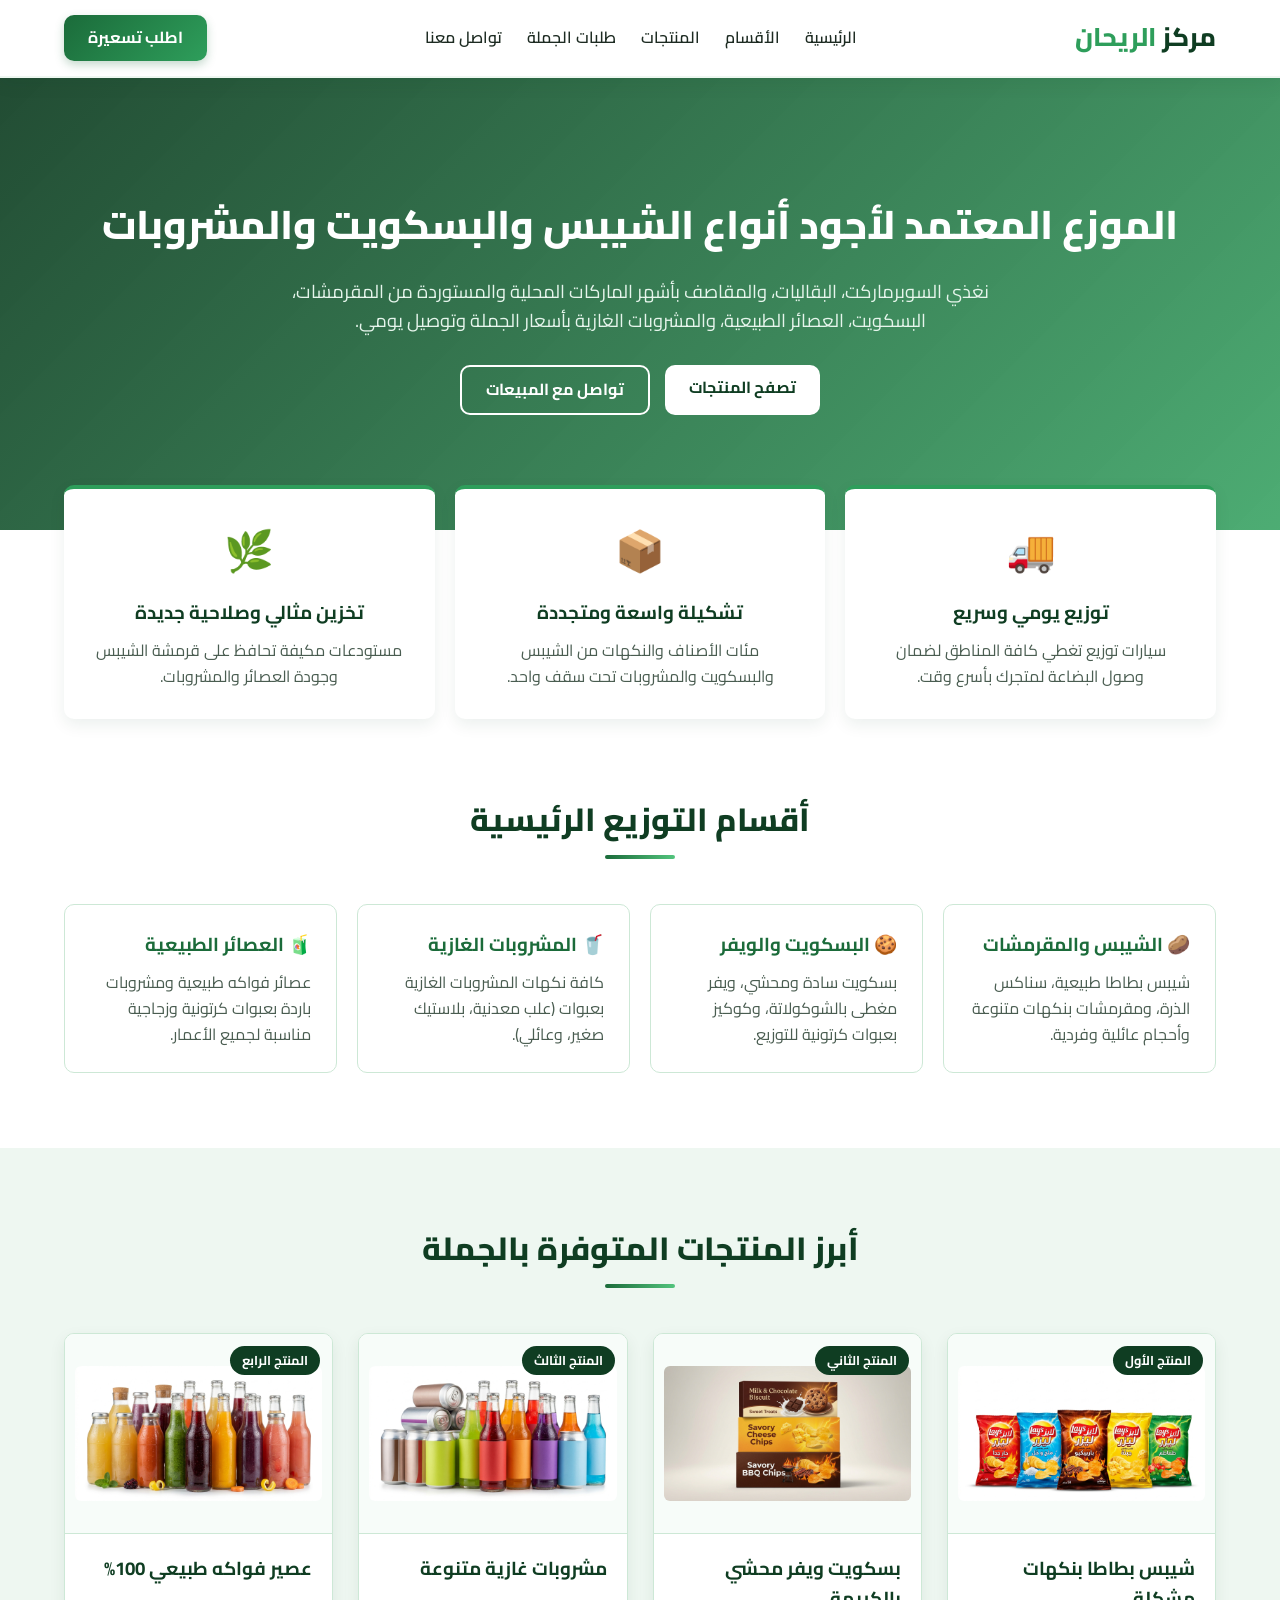
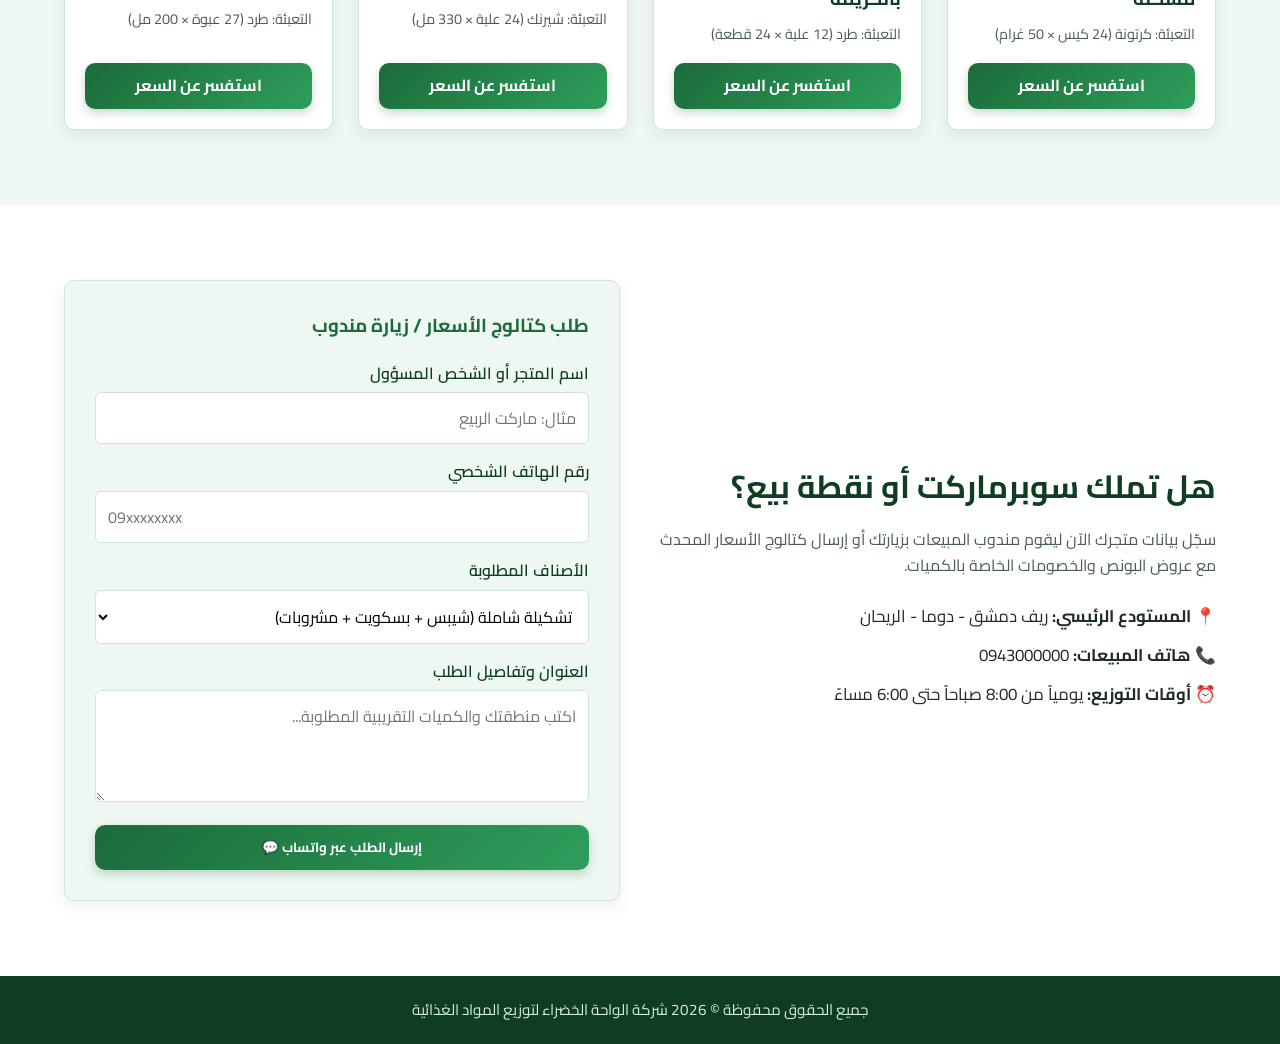
==== index.html @ 4ed8fe6d "Add files via upload" ====
<!DOCTYPE html>
<html lang="ar" dir="rtl">
<head>
    <meta charset="UTF-8">
    <meta name="viewport" content="width=device-width, initial-scale=1.0">
    <title>مركز الريحان | لتوزيع الشيبس والبسكويت والمشروبات بالجملة</title>
    <!-- استدعاء خط عربي حديث من Google Fonts -->
    <link href="https://fonts.googleapis.com/css2?family=Cairo:wght@400;600;700;800&display=swap" rel="stylesheet">
    <!-- ربط ملف التنسيق -->
    <link rel="stylesheet" href="style.css">
</head>
<body>

    <!-- الشريط العلوي (القائمة) -->
    <header class="navbar">
        <div class="container nav-container">
            <a href="#" class="logo">مركز <span>الريحان</span></a>
            <nav>
                <ul class="nav-links">
                    <li><a href="#home">الرئيسية</a></li>
                    <li><a href="#categories">الأقسام</a></li>
                    <li><a href="#products">المنتجات</a></li>
                    <li><a href="#wholesale">طلبات الجملة</a></li>
                    <li><a href="#contact">تواصل معنا</a></li>
                </ul>
            </nav>
            <a href="#wholesale" class="btn btn-primary">اطلب تسعيرة</a>
        </div>
    </header>

    <!-- القسم الرئيسي (Hero Section) -->
    <section id="home" class="hero">
        <div class="container hero-content">
            <h1>الموزع المعتمد لأجود أنواع الشيبس والبسكويت والمشروبات</h1>
            <p>نغذي السوبرماركت، البقاليات، والمقاصف بأشهر الماركات المحلية والمستوردة من المقرمشات، البسكويت، العصائر الطبيعية، والمشروبات الغازية بأسعار الجملة وتوصيل يومي.</p>
            <div class="hero-buttons">
                <a href="#products" class="btn btn-light">تصفح المنتجات</a>
                <a href="#contact" class="btn btn-outline">تواصل مع المبيعات</a>
            </div>
        </div>
    </section>

    <!-- قسم المميزات -->
    <section class="features">
        <div class="container features-grid">
            <div class="feature-box">
                <div class="icon">🚚</div>
                <h3>توزيع يومي وسريع</h3>
                <p>سيارات توزيع تغطي كافة المناطق لضمان وصول البضاعة لمتجرك بأسرع وقت.</p>
            </div>
            <div class="feature-box">
                <div class="icon">📦</div>
                <h3>تشكيلة واسعة ومتجددة</h3>
                <p>مئات الأصناف والنكهات من الشيبس والبسكويت والمشروبات تحت سقف واحد.</p>
            </div>
            <div class="feature-box">
                <div class="icon">🌿</div>
                <h3>تخزين مثالي وصلاحية جديدة</h3>
                <p>مستودعات مكيفة تحافظ على قرمشة الشيبس وجودة العصائر والمشروبات.</p>
            </div>
        </div>
    </section>

    <!-- قسم التصنيفات -->
    <section id="categories" class="categories section-padding">
        <div class="container">
            <h2 class="section-title">أقسام التوزيع الرئيسية</h2>
            <div class="categories-grid">
                <div class="category-card">
                    <h3>🥔 الشيبس والمقرمشات</h3>
                    <p>شيبس بطاطا طبيعية، سناكس الذرة، ومقرمشات بنكهات متنوعة وأحجام عائلية وفردية.</p>
                </div>
                <div class="category-card">
                    <h3>🍪 البسكويت والويفر</h3>
                    <p>بسكويت سادة ومحشي، ويفر مغطى بالشوكولاتة، وكوكيز بعبوات كرتونية للتوزيع.</p>
                </div>
                <div class="category-card">
                    <h3>🥤 المشروبات الغازية</h3>
                    <p>كافة نكهات المشروبات الغازية بعبوات (علب معدنية، بلاستيك صغير، وعائلي).</p>
                </div>
                <div class="category-card">
                    <h3>🧃 العصائر الطبيعية</h3>
                    <p>عصائر فواكه طبيعية ومشروبات باردة بعبوات كرتونية وزجاجية مناسبة لجميع الأعمار.</p>
                </div>
            </div>
        </div>
    </section>

    <!-- قسم أبرز المنتجات -->
    <section id="products" class="products section-padding bg-green-tint">
        <div class="container">
            <h2 class="section-title">أبرز المنتجات المتوفرة بالجملة</h2>
            <div class="products-grid">
                <!-- منتج 1 -->
                <div class="product-card">
                    <div class="product-badge">المنتج الأول  </div>
                    <div class="product-img-placeholder"><img src="images/شبس.jpg"> </div>
                    <div class="product-info">
                        <h3>شيبس بطاطا بنكهات مشكلة</h3>
                        <p class="unit">التعبئة: كرتونة (24 كيس × 50 غرام)</p>
                        <a href="#wholesale" class="btn btn-primary btn-block">استفسر عن السعر</a>
                    </div>
                </div>
                <!-- منتج 2 -->
                <div class="product-card">
                    <div class="product-badge"> المنتج الثاني </div>
                    <div class="product-img-placeholder"><img src="images/بسكويت.jpg"> </div>
                    <div class="product-info">
                        <h3>بسكويت ويفر محشي بالكريمة</h3>
                        <p class="unit">التعبئة: طرد (12 علبة × 24 قطعة)</p>
                        <a href="#wholesale" class="btn btn-primary btn-block">استفسر عن السعر</a>
                    </div>
                </div>
                <!-- منتج 3 -->
                <div class="product-card">
                    <div class="product-badge"> المنتج الثالث</div>
                    <div class="product-img-placeholder"><img src="images/مشروبات غازية.jpg" >  </div>
                    <div class="product-info">
                        <h3>مشروبات غازية متنوعة</h3>
                        <p class="unit">التعبئة: شيرنك (24 علبة × 330 مل)</p>
                        <a href="#wholesale" class="btn btn-primary btn-block">استفسر عن السعر</a>
                    </div>
                </div>
                <!-- منتج 4 -->
                <div class="product-card">
                    <div class="product-badge"> المنتج الرابع</div>
                    <div class="product-img-placeholder"><img src="images/عصائر طبيعية.jpg">  </div>
                    <div class="product-info">
                        <h3>عصير فواكه طبيعي 100%</h3>
                        <p class="unit">التعبئة: طرد (27 عبوة × 200 مل)</p>
                        <a href="#wholesale" class="btn btn-primary btn-block">استفسر عن السعر</a>
                    </div>
                </div>
            </div>
        </div>
    </section>

    <!-- قسم طلبات الجملة والتواصل -->
    <section id="wholesale" class="order-section section-padding">
        <div class="container order-container">
            <div class="order-text">
                <h2>هل تملك سوبرماركت أو نقطة بيع؟</h2>
                <p>سجّل بيانات متجرك الآن ليقوم مندوب المبيعات بزيارتك أو إرسال كتالوج الأسعار المحدث مع عروض البونص والخصومات الخاصة بالكميات.</p>
                <ul class="contact-details" id="contact">
                    <li><strong>📍 المستودع الرئيسي:</strong>   ريف دمشق - دوما - الريحان  </li>
                    <li><strong>📞 هاتف المبيعات:</strong>   0943000000   </li>
                    <li><strong>⏰ أوقات التوزيع:</strong> يومياً من 8:00 صباحاً حتى 6:00 مساءً</li>
                </ul>
            </div>
            
            <!-- نموذج الطلب (مربوط بالواتساب) -->
            <form class="order-form" id="whatsappForm">
                <h3>طلب كتالوج الأسعار / زيارة مندوب</h3>
                <div class="form-group">
                    <label>اسم المتجر أو الشخص المسؤول</label>
                    <input type="text" id="storeName" placeholder="مثال: ماركت الربيع" required>
                </div>
                <div class="form-group">
                    <label>رقم الهاتف الشخصي</label>
                    <input type="tel" id="phoneNumber" placeholder="09xxxxxxxx" required>
                </div>
                <div class="form-group">
                    <label>الأصناف المطلوبة</label>
                    <select id="orderCategory">
                        <option>تشكيلة شاملة (شيبس + بسكويت + مشروبات)</option>
                        <option>قسم الشيبس والمقرمشات فقط</option>
                        <option>قسم البسكويت والويفر فقط</option>
                        <option>قسم المشروبات الغازية والعصائر</option>
                    </select>
                </div>
                <div class="form-group">
                    <label>العنوان وتفاصيل الطلب</label>
                    <textarea id="orderNotes" rows="3" placeholder="اكتب منطقتك والكميات التقريبية المطلوبة..."></textarea>
                </div>
                <button type="submit" class="btn btn-primary btn-block">إرسال الطلب عبر واتساب 💬</button>
            </form>
        </div>
    </section>

    <!-- التذييل (Footer) -->
    <footer>
        <div class="container">
            <p>جميع الحقوق محفوظة &copy; 2026 شركة الواحة الخضراء لتوزيع المواد الغذائية</p>
        </div>
    </footer>

    <!-- كود الجافاسكريبت البسيط لربط النموذج بالواتساب (لا تقلقي منه، يعمل تلقائياً) -->
    <script>
        document.getElementById('whatsappForm').addEventListener('submit', function(e) {
            e.preventDefault(); // منع إعادة تحميل الصفحة

            // ** ضعي رقم هاتفكِ هنا بين الأقواس بدلاً من الأصفار (مع رمز الدولة بدون علامة +) **
            const myWhatsAppNumber = "96300000000"; 

            // جلب البيانات التي كتبها الزبون
            const store = document.getElementById('storeName').value;
            const phone = document.getElementById('phoneNumber').value;
            const category = document.getElementById('orderCategory').value;
            const notes = document.getElementById('orderNotes').value;

            // تنسيق رسالة الواتساب بشكل جميل ومنظم
            const message = `مرحباً، أريد طلب بضاعة للمتجر:%0a` +
                            `----------------------------------%0a` +
                            `🏪 *اسم المتجر:* ${store}%0a` +
                            `📞 *رقم الهاتف:* ${phone}%0a` +
                            `📦 *القسم المطلوب:* ${category}%0a` +
                            `📝 *الملاحظات:* ${notes}%0a` +
                            `----------------------------------`;

            // فتح تطبيق واتساب وإرسال الرسالة تلقائياً
            const whatsappURL = `https://wa.me/${myWhatsAppNumber}?text=${message}`;
            window.open(whatsappURL, '_blank');
        });
    </script>

</body>
</html>
---- style.css ----
/* لوحة الألوان المعتمدة على تدرجات الأخضر */
:root {
    --green-darkest: #0f3d22;      /* أخضر غامق جداً للعناوين والفوتر */
    --green-primary: #1b6b3a;      /* أخضر أساسي غني */
    --green-medium: #2e9e5b;       /* أخضر متوسط حيوي للأزرار والتمييز */
    --green-light: #52c47d;        /* أخضر فاتح للحدود والتأثيرات */
    --green-soft-bg: #eef7f1;      /* خلفية خضراء هادئة جداً */
    --green-mint-border: #cde8d6;  /* لون حدود البطاقات */
    --text-dark: #1d2b22;
    --text-muted: #4a5d51;
    --white: #ffffff;
    --border-radius: 10px;
    --shadow: 0 6px 16px rgba(15, 61, 34, 0.08);
}

* {
    margin: 0;
    padding: 0;
    box-sizing: border-box;
    font-family: 'Cairo', sans-serif;
}

html {
    scroll-behavior: smooth;
}

body {
    color: var(--text-dark);
    line-height: 1.6;
    background-color: var(--white);
}

.container {
    width: 90%;
    max-width: 1200px;
    margin: 0 auto;
}

.section-padding {
    padding: 75px 0;
}

.bg-green-tint {
    background-color: var(--green-soft-bg);
}

.section-title {
    text-align: center;
    font-size: 2rem;
    color: var(--green-darkest);
    margin-bottom: 45px;
    position: relative;
    font-weight: 800;
}

.section-title::after {
    content: '';
    display: block;
    width: 70px;
    height: 4px;
    background: linear-gradient(90deg, var(--green-primary), var(--green-light));
    margin: 10px auto 0;
    border-radius: 2px;
}

/* الأزرار بتدرجات الأخضر */
.btn {
    display: inline-block;
    padding: 10px 24px;
    border-radius: var(--border-radius);
    text-decoration: none;
    font-weight: 700;
    transition: all 0.3s ease;
    border: none;
    cursor: pointer;
    text-align: center;
}

.btn-primary {
    background: linear-gradient(135deg, var(--green-primary), var(--green-medium));
    color: var(--white);
    box-shadow: 0 4px 10px rgba(27, 107, 58, 0.25);
}

.btn-primary:hover {
    background: linear-gradient(135deg, var(--green-darkest), var(--green-primary));
    transform: translateY(-2px);
}

.btn-light {
    background-color: var(--white);
    color: var(--green-darkest);
}

.btn-light:hover {
    background-color: var(--green-soft-bg);
    color: var(--green-primary);
}

.btn-outline {
    border: 2px solid var(--white);
    color: var(--white);
    background: transparent;
}

.btn-outline:hover {
    background-color: var(--white);
    color: var(--green-darkest);
}

.btn-block {
    display: block;
    width: 100%;
}

/* الشريط العلوي */
.navbar {
    background-color: var(--white);
    border-bottom: 2px solid var(--green-soft-bg);
    box-shadow: var(--shadow);
    position: sticky;
    top: 0;
    z-index: 1000;
    padding: 15px 0;
}

.nav-container {
    display: flex;
    justify-content: space-between;
    align-items: center;
}

.logo {
    font-size: 1.6rem;
    font-weight: 800;
    color: var(--green-darkest);
    text-decoration: none;
}

.logo span {
    color: var(--green-medium);
}

.nav-links {
    list-style: none;
    display: flex;
    gap: 25px;
}

.nav-links a {
    text-decoration: none;
    color: var(--text-dark);
    font-weight: 600;
    transition: color 0.3s;
}

.nav-links a:hover {
    color: var(--green-medium);
}

/* القسم الرئيسي */
.hero {
    background: linear-gradient(135deg, rgba(15, 61, 34, 0.92), rgba(46, 158, 91, 0.85)), 
                url('https://images.unsplash.com/photo-1604719312566-8912e9227c6a?auto=format&fit=crop&w=1350&q=80') center/cover;
    color: var(--white);
    text-align: center;
    padding: 115px 20px;
}

.hero h1 {
    font-size: 2.5rem;
    margin-bottom: 20px;
    font-weight: 800;
}

.hero p {
    font-size: 1.15rem;
    max-width: 720px;
    margin: 0 auto 30px;
    color: #e6f5ec;
}

.hero-buttons {
    display: flex;
    justify-content: center;
    gap: 15px;
    flex-wrap: wrap;
}

/* المميزات */
.features {
    margin-top: -45px;
    position: relative;
    z-index: 10;
}

.features-grid {
    display: grid;
    grid-template-columns: repeat(auto-fit, minmax(280px, 1fr));
    gap: 20px;
}

.feature-box {
    background: var(--white);
    padding: 30px;
    border-radius: var(--border-radius);
    box-shadow: var(--shadow);
    border-top: 4px solid var(--green-medium);
    text-align: center;
}

.feature-box .icon {
    font-size: 2.5rem;
    margin-bottom: 15px;
}

.feature-box h3 {
    color: var(--green-darkest);
    margin-bottom: 10px;
}

.feature-box p {
    color: var(--text-muted);
}

/* التصنيفات */
.categories-grid {
    display: grid;
    grid-template-columns: repeat(auto-fit, minmax(250px, 1fr));
    gap: 20px;
}

.category-card {
    background-color: var(--white);
    border: 1.5px solid var(--green-mint-border);
    padding: 25px;
    border-radius: var(--border-radius);
    transition: all 0.3s ease;
}

.category-card:hover {
    transform: translateY(-5px);
    border-color: var(--green-medium);
    background-color: var(--green-soft-bg);
}

.category-card h3 {
    color: var(--green-primary);
    margin-bottom: 10px;
}

.category-card p {
    color: var(--text-muted);
}

/* المنتجات */
.products-grid {
    display: grid;
    grid-template-columns: repeat(auto-fit, minmax(260px, 1fr));
    gap: 25px;
}

.product-card {
    background: var(--white);
    border-radius: var(--border-radius);
    overflow: hidden;
    box-shadow: var(--shadow);
    border: 1px solid var(--green-mint-border);
    position: relative;
    display: flex;
    flex-direction: column;
    transition: transform 0.3s ease;
}

.product-card:hover {
    transform: translateY(-4px);
}

.product-badge {
    position: absolute;
    top: 12px;
    right: 12px;
    background-color: var(--green-darkest);
    color: var(--white);
    padding: 4px 12px;
    font-size: 0.8rem;
    border-radius: 20px;
    font-weight: 700;
}

/*.product-img-placeholder {
    height: 180px;
    background: linear-gradient(135deg, #dcf0e3, #c2e5ce);
    display: flex;
    align-items: center;
    justify-content: center;
    color: var(--green-primary);
    font-weight: 700;
}*/

.product-info {
    padding: 20px;
    flex-grow: 1;
    display: flex;
    flex-direction: column;
    justify-content: space-between;
}

.product-info h3 {
    color: var(--green-darkest);
    margin-bottom: 8px;
}

.product-info .unit {
    font-size: 0.9rem;
    color: var(--text-muted);
    margin-bottom: 18px;
}

/* قسم الطلب والتواصل */
.order-container {
    display: grid;
    grid-template-columns: 1fr 1fr;
    gap: 40px;
    align-items: center;
}

.order-text h2 {
    font-size: 2rem;
    color: var(--green-darkest);
    margin-bottom: 15px;
}

.order-text p {
    color: var(--text-muted);
}

.contact-details {
    list-style: none;
    margin-top: 25px;
}

.contact-details li {
    margin-bottom: 12px;
    font-size: 1.05rem;
    color: var(--text-dark);
}

.order-form {
    background: var(--green-soft-bg);
    padding: 30px;
    border-radius: var(--border-radius);
    border: 1px solid var(--green-mint-border);
    box-shadow: var(--shadow);
}

.order-form h3 {
    margin-bottom: 20px;
    color: var(--green-primary);
}

.form-group {
    margin-bottom: 15px;
}

.form-group label {
    display: block;
    margin-bottom: 6px;
    font-weight: 600;
    color: var(--green-darkest);
}

.form-group input,
.form-group select,
.form-group textarea {
    width: 100%;
    padding: 10px 12px;
    border: 1px solid var(--green-mint-border);
    background-color: var(--white);
    border-radius: 6px;
    font-size: 1rem;
}

.form-group input:focus,
.form-group select:focus,
.form-group textarea:focus {
    outline: none;
    border-color: var(--green-medium);
    box-shadow: 0 0 0 3px rgba(46, 158, 91, 0.15);
}

/* التذييل */
footer {
    background-color: var(--green-darkest);
    color: #d5ebe0;
    text-align: center;
    padding: 22px 0;
    font-size: 0.95rem;
}

/* التجاوب مع الشاشات الصغيرة (الموبايل) */
@media (max-width: 768px) {
    .nav-links {
        display: none;
    }
    
    .hero h1 {
        font-size: 1.85rem;
    }

    .order-container {
        grid-template-columns: 1fr;
    }
}
/* =========================================
   تنسيق صور المنتجات الحقيقية (الجديد)
   ========================================= */

/* 1. تنسيق الحاوية الرمادية الفاتحة التي تحيط بالصورة */
.product-img-placeholder {
    height: 200px; /* طول ثابت وموحد لكل بطاقات المنتجات */
    background-color: #f7fcf9; /* خلفية خضراء باهتة جداً أو رمادية لملء الفراغات */
    display: flex; /* لمركزة الصورة */
    align-items: center; /* تمركز الصورة عمودياً */
    justify-content: center; /* تمركز الصورة أفقياً */
    overflow: hidden; /* إخفاء أي جزء زائد خارج الحاوية */
    padding: 10px; /* مسافة بين الصورة وحافة البطاقة */
    border-bottom: 1px solid var(--green-mint-border); /* خط فاصلي بسيط */
}

/* 2. تنسيق الصورة الحقيقية نفسها (wsm img) */
.product-img-placeholder img {
    max-width: 100%; /* أقصى عرض هو عرض الحاوية */
    max-height: 100%; /* أقصى طول هو طول الحاوية */
    
    /* الخيار الأهم لظهور الصورة كاملة: object-fit: contain; */
    /* هذا يجعل الصورة تتقلص لتتلاءم تماماً مع المربع دون أن تُقص أو تتمدد */
    object-fit: contain; 
    
    border-radius: calc(var(--border-radius) - 4px); /* زوايا منحنية بسيطة للصورة */
}
/* =========================================
   تنسيقات خاصة بالشاشات الصغيرة (الموبايل)
   ========================================= */

@media (max-width: 768px) {
    /* 1. تبسيط الشريط العلوي (Navbar) */
    .nav-container {
        flex-direction: column; /* جعل اللوغو والقائمة فوق بعضهم */
        padding: 10px;
    }

    .nav-links {
        display: none; /* إخفاء القائمة التقليدية على الموبايل (يفضل استبدالها لاحقاً بزر قائمة hamburger) */
    }

    /* 2. تصغير حجم خط العنوان الرئيسي */
    .hero h1 {
        font-size: 1.8rem;
        padding: 0 10px;
    }

    /* 3. جعل المميزات تظهر في عمود واحد */
    .features-grid {
        grid-template-columns: 1fr; /* عمود واحد فقط بدلاً من 3 */
        gap: 15px;
    }

    /* 4. جعل تصنيفات المنتجات تظهر في عمود واحد */
    .categories-grid {
        grid-template-columns: 1fr; /* عمود واحد فقط بدلاً من 4 */
        gap: 15px;
    }

    /* 5. ترتيب المنتجات في صفين على الموبايل */
    .products-grid {
        grid-template-columns: 1fr 1fr; /* صف يحتوي على منتجين */
        gap: 10px; /* مسافة أصغر بين المنتجات */
        padding: 0 5px;
    }
    
    .product-card {
        padding: 10px;
    }
    
    .product-img-placeholder {
        height: 120px; /* تصغير حجم الصورة على الموبايل */
    }

    /* 6. تبسيط قسم طلبات الجملة */
    .order-container {
        grid-template-columns: 1fr; /* عمود واحد بدلاً من عمودين */
        gap: 20px;
        text-align: center;
    }
    
    .contact-details {
        text-align: right; /* الحفاظ على محاذاة التفاصيل جهة اليمين على الموبايل */
        padding: 0 15px;
    }
}
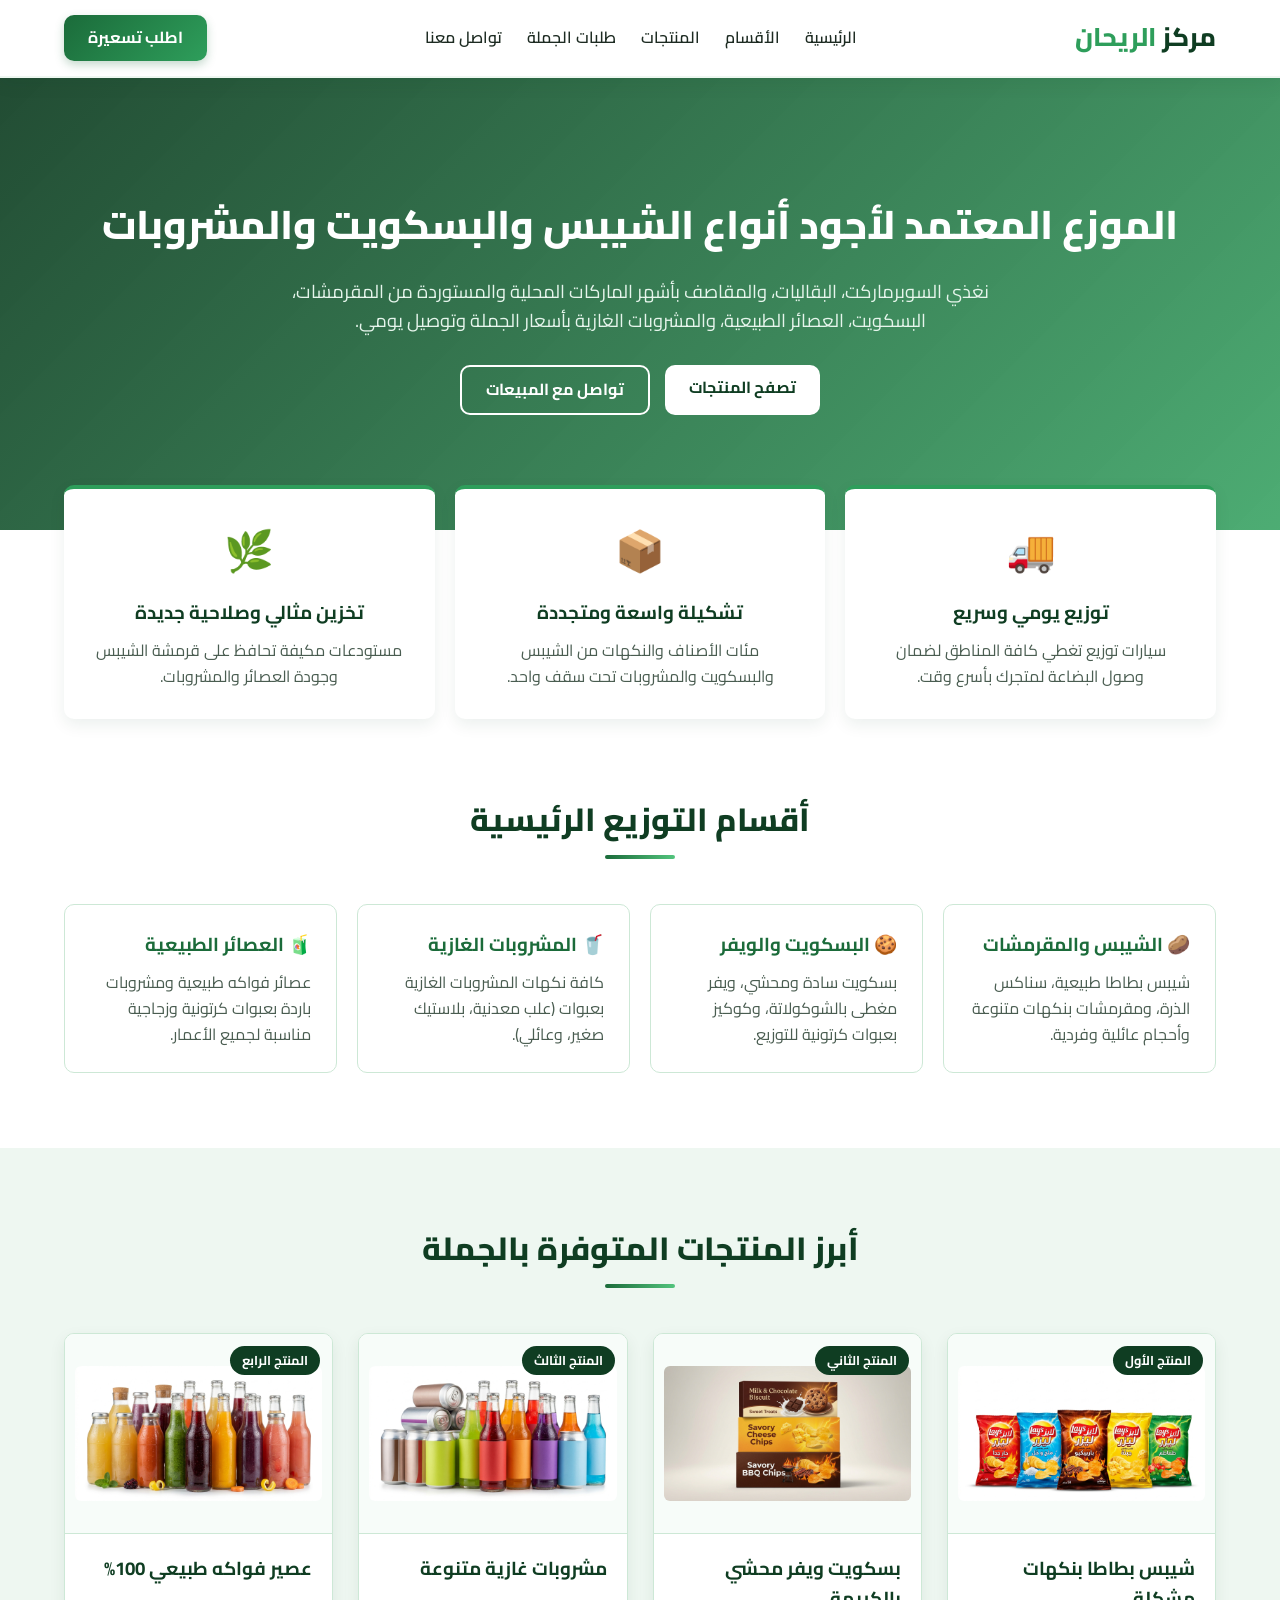
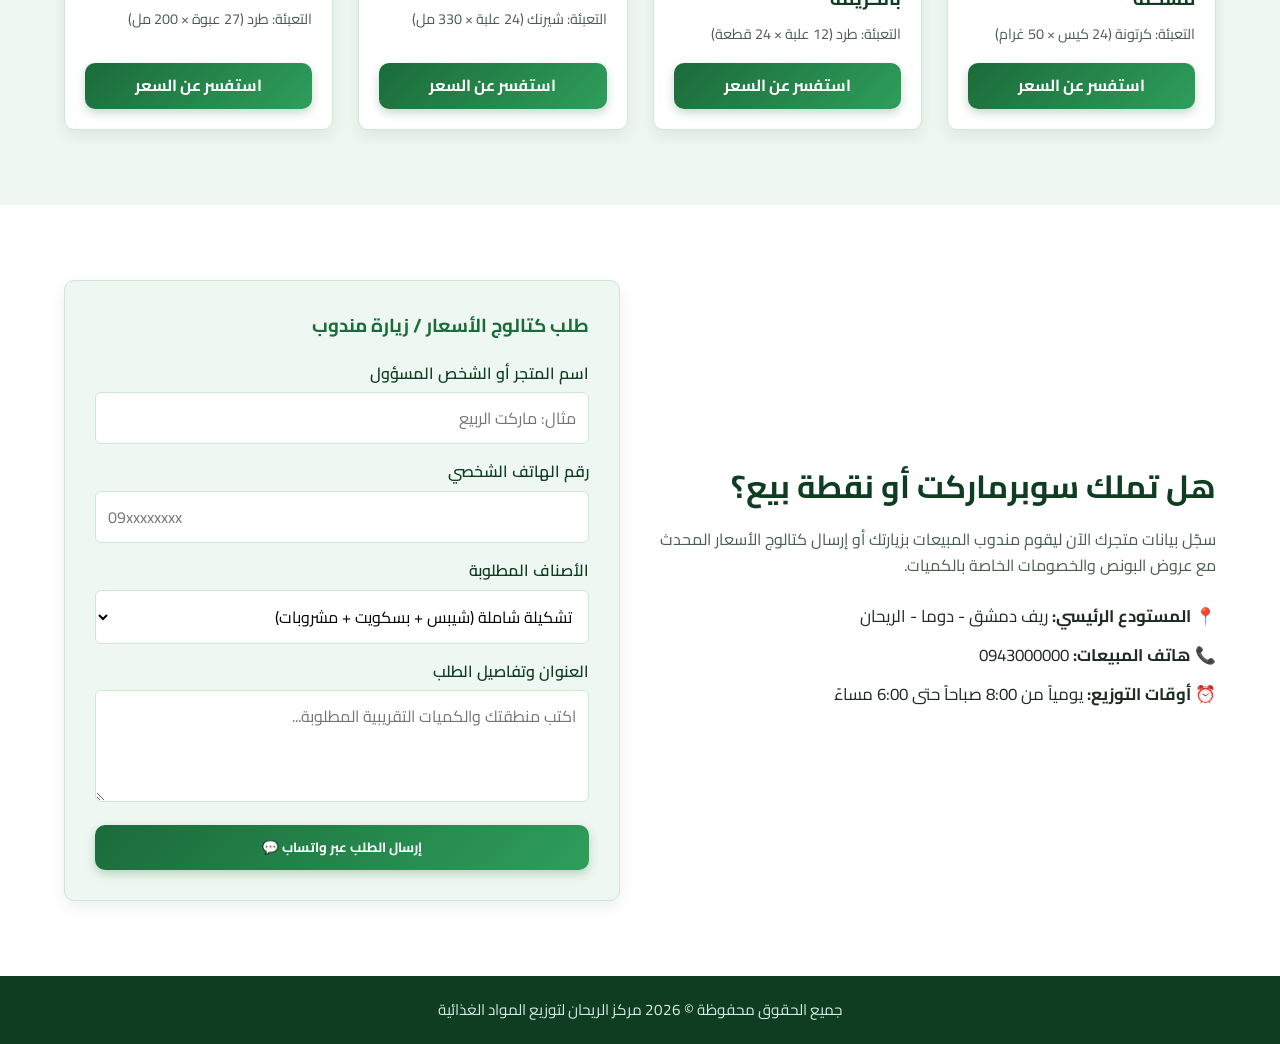
==== commit 99b6ae5f: "update homepage style" ====
--- a/index.html
+++ b/index.html
@@ -180,11 +180,11 @@
     <!-- التذييل (Footer) -->
     <footer>
         <div class="container">
-            <p>جميع الحقوق محفوظة &copy; 2026 شركة الواحة الخضراء لتوزيع المواد الغذائية</p>
+            <p>جميع الحقوق محفوظة &copy; 2026   مركز الريحان لتوزيع المواد الغذائية</p>
         </div>
     </footer>
 
-    <!-- كود الجافاسكريبت البسيط لربط النموذج بالواتساب (لا تقلقي منه، يعمل تلقائياً) -->
+    <!-- كود الجافاسكريبت البسيط لربط النموذج بالواتساب  يعمل تلقائياً) -->
     <script>
         document.getElementById('whatsappForm').addEventListener('submit', function(e) {
             e.preventDefault(); // منع إعادة تحميل الصفحة
@@ -214,4 +214,4 @@
     </script>
 
 </body>
-</html>+</html>
